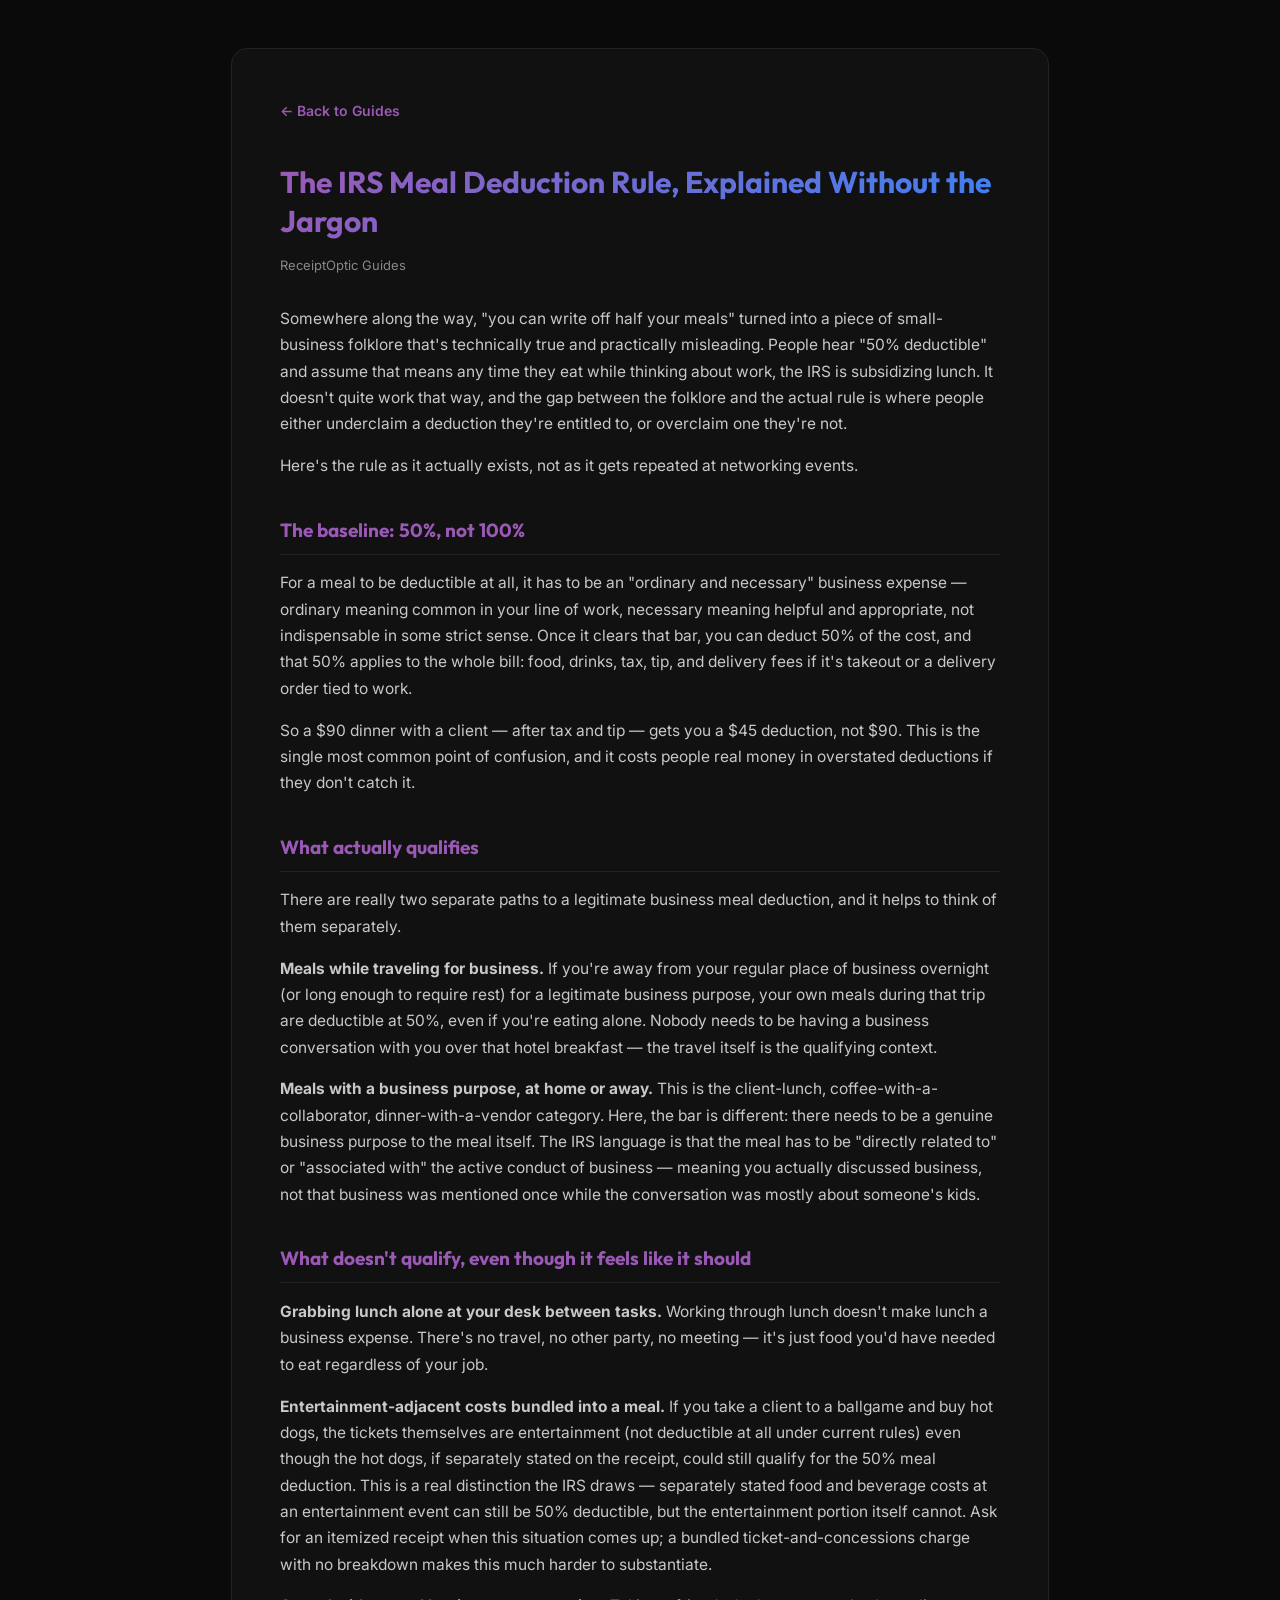
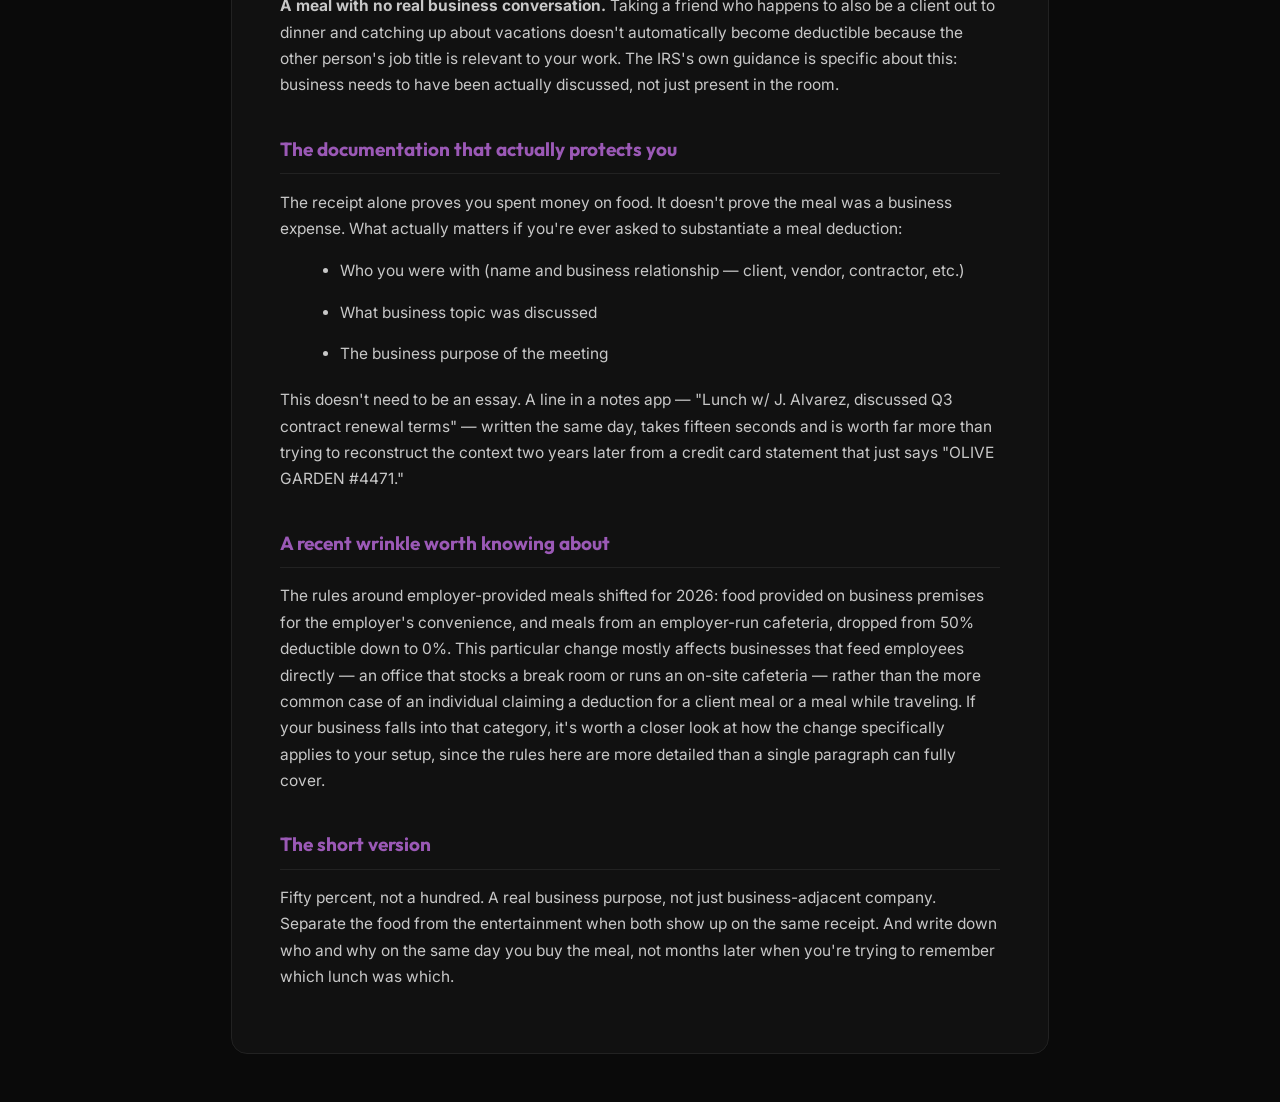
==== guide-meal-deduction.html @ 2060b43c "Add Guides section: 5 original articles to address AdSense low-value-content rejection Google flagge" ====
<!DOCTYPE html>
<html lang="en">
<head>
    <meta charset="UTF-8">
    <meta name="viewport" content="width=device-width, initial-scale=1.0">
    <title>The IRS Meal Deduction Rule, Explained Without the Jargon - ReceiptOptic</title>
    <meta name="description" content="What actually qualifies for the 50% business meal deduction, what doesn't, and the documentation that holds up if you're ever asked.">
    <link rel="canonical" href="https://receiptoptic.com/guide-meal-deduction.html">

    <meta property="og:type" content="article">
    <meta property="og:title" content="The IRS Meal Deduction Rule, Explained Without the Jargon">
    <meta property="og:description" content="What actually qualifies for the 50% business meal deduction, what doesn't, and the documentation that holds up if you're ever asked.">
    <meta property="og:url" content="https://receiptoptic.com/guide-meal-deduction.html">
    <meta property="og:site_name" content="ReceiptOptic">

    <script type="application/ld+json">
    {
        "@context": "https://schema.org",
        "@type": "Article",
        "headline": "The IRS Meal Deduction Rule, Explained Without the Jargon",
        "description": "What actually qualifies for the 50% business meal deduction, what doesn't, and the documentation that holds up if you're ever asked.",
        "url": "https://receiptoptic.com/guide-meal-deduction.html",
        "publisher": {
            "@type": "Organization",
            "name": "ReceiptOptic",
            "logo": "https://receiptoptic.com/logo.webp"
        }
    }
    </script>

    <link rel="preconnect" href="https://fonts.googleapis.com">
    <link rel="preconnect" href="https://fonts.gstatic.com" crossorigin>
    <link href="https://fonts.googleapis.com/css2?family=Outfit:wght@400;600;700&family=Inter:wght@400;500&display=swap" rel="stylesheet">
    <link rel="icon" type="image/webp" href="logo.webp">
    <style>
        :root {
            --bg-base: #0A0A0A;
            --bg-surface: rgba(20, 20, 20, 0.75);
            --text-primary: #f3f4f6;
            --text-secondary: #c8c8c8;
            --primary: #9B59B6;
            --card-border: #222222;
        }
        body {
            font-family: 'Inter', sans-serif;
            background-color: var(--bg-base);
            color: var(--text-primary);
            line-height: 1.7;
            padding: 40px 20px;
        }
        .container {
            max-width: 720px;
            margin: 0 auto;
            background-color: var(--bg-surface);
            border: 1px solid var(--card-border);
            border-radius: 16px;
            padding: 48px;
            backdrop-filter: blur(10px);
        }
        h1 {
            font-family: 'Outfit', sans-serif;
            font-size: 30px;
            margin-bottom: 8px;
            line-height: 1.3;
            background: linear-gradient(135deg, #9B59B6 0%, #3b82f6 100%);
            -webkit-background-clip: text;
            -webkit-text-fill-color: transparent;
        }
        h2 {
            font-family: 'Outfit', sans-serif;
            font-size: 19px;
            margin-top: 34px;
            margin-bottom: 14px;
            border-bottom: 1px solid var(--card-border);
            padding-bottom: 8px;
            color: #9B59B6;
        }
        p, li {
            color: var(--text-secondary);
            margin-bottom: 15px;
            font-size: 15.5px;
        }
        ul {
            margin-left: 20px;
            margin-bottom: 20px;
        }
        a {
            color: var(--primary);
            text-decoration: none;
        }
        a:hover {
            text-decoration: underline;
        }
        .back-btn {
            display: inline-block;
            margin-bottom: 20px;
            font-weight: 600;
            font-size: 14px;
        }
        .byline {
            color: #888;
            font-size: 13px;
            margin-bottom: 30px;
        }
    </style>
</head>
<body>
    <div class="container">
        <a href="guides.html" class="back-btn">&larr; Back to Guides</a>
        <h1>The IRS Meal Deduction Rule, Explained Without the Jargon</h1>
        <p class="byline">ReceiptOptic Guides</p>
        <p>Somewhere along the way, "you can write off half your meals" turned into a piece of small-business folklore that's technically true and practically misleading. People hear "50% deductible" and assume that means any time they eat while thinking about work, the IRS is subsidizing lunch. It doesn't quite work that way, and the gap between the folklore and the actual rule is where people either underclaim a deduction they're entitled to, or overclaim one they're not.</p>
        <p>Here's the rule as it actually exists, not as it gets repeated at networking events.</p>
        <h2>The baseline: 50%, not 100%</h2>
        <p>For a meal to be deductible at all, it has to be an "ordinary and necessary" business expense — ordinary meaning common in your line of work, necessary meaning helpful and appropriate, not indispensable in some strict sense. Once it clears that bar, you can deduct 50% of the cost, and that 50% applies to the whole bill: food, drinks, tax, tip, and delivery fees if it's takeout or a delivery order tied to work.</p>
        <p>So a $90 dinner with a client — after tax and tip — gets you a $45 deduction, not $90. This is the single most common point of confusion, and it costs people real money in overstated deductions if they don't catch it.</p>
        <h2>What actually qualifies</h2>
        <p>There are really two separate paths to a legitimate business meal deduction, and it helps to think of them separately.</p>
        <p><strong>Meals while traveling for business.</strong> If you're away from your regular place of business overnight (or long enough to require rest) for a legitimate business purpose, your own meals during that trip are deductible at 50%, even if you're eating alone. Nobody needs to be having a business conversation with you over that hotel breakfast — the travel itself is the qualifying context.</p>
        <p><strong>Meals with a business purpose, at home or away.</strong> This is the client-lunch, coffee-with-a-collaborator, dinner-with-a-vendor category. Here, the bar is different: there needs to be a genuine business purpose to the meal itself. The IRS language is that the meal has to be "directly related to" or "associated with" the active conduct of business — meaning you actually discussed business, not that business was mentioned once while the conversation was mostly about someone's kids.</p>
        <h2>What doesn't qualify, even though it feels like it should</h2>
        <p><strong>Grabbing lunch alone at your desk between tasks.</strong> Working through lunch doesn't make lunch a business expense. There's no travel, no other party, no meeting — it's just food you'd have needed to eat regardless of your job.</p>
        <p><strong>Entertainment-adjacent costs bundled into a meal.</strong> If you take a client to a ballgame and buy hot dogs, the tickets themselves are entertainment (not deductible at all under current rules) even though the hot dogs, if separately stated on the receipt, could still qualify for the 50% meal deduction. This is a real distinction the IRS draws — separately stated food and beverage costs at an entertainment event can still be 50% deductible, but the entertainment portion itself cannot. Ask for an itemized receipt when this situation comes up; a bundled ticket-and-concessions charge with no breakdown makes this much harder to substantiate.</p>
        <p><strong>A meal with no real business conversation.</strong> Taking a friend who happens to also be a client out to dinner and catching up about vacations doesn't automatically become deductible because the other person's job title is relevant to your work. The IRS's own guidance is specific about this: business needs to have been actually discussed, not just present in the room.</p>
        <h2>The documentation that actually protects you</h2>
        <p>The receipt alone proves you spent money on food. It doesn't prove the meal was a business expense. What actually matters if you're ever asked to substantiate a meal deduction:</p>
        <ul>
            <li>Who you were with (name and business relationship — client, vendor, contractor, etc.)</li>
            <li>What business topic was discussed</li>
            <li>The business purpose of the meeting</li>
        </ul>
        <p>This doesn't need to be an essay. A line in a notes app — "Lunch w/ J. Alvarez, discussed Q3 contract renewal terms" — written the same day, takes fifteen seconds and is worth far more than trying to reconstruct the context two years later from a credit card statement that just says "OLIVE GARDEN #4471."</p>
        <h2>A recent wrinkle worth knowing about</h2>
        <p>The rules around employer-provided meals shifted for 2026: food provided on business premises for the employer's convenience, and meals from an employer-run cafeteria, dropped from 50% deductible down to 0%. This particular change mostly affects businesses that feed employees directly — an office that stocks a break room or runs an on-site cafeteria — rather than the more common case of an individual claiming a deduction for a client meal or a meal while traveling. If your business falls into that category, it's worth a closer look at how the change specifically applies to your setup, since the rules here are more detailed than a single paragraph can fully cover.</p>
        <h2>The short version</h2>
        <p>Fifty percent, not a hundred. A real business purpose, not just business-adjacent company. Separate the food from the entertainment when both show up on the same receipt. And write down who and why on the same day you buy the meal, not months later when you're trying to remember which lunch was which.</p>
    </div>
</body>
</html>
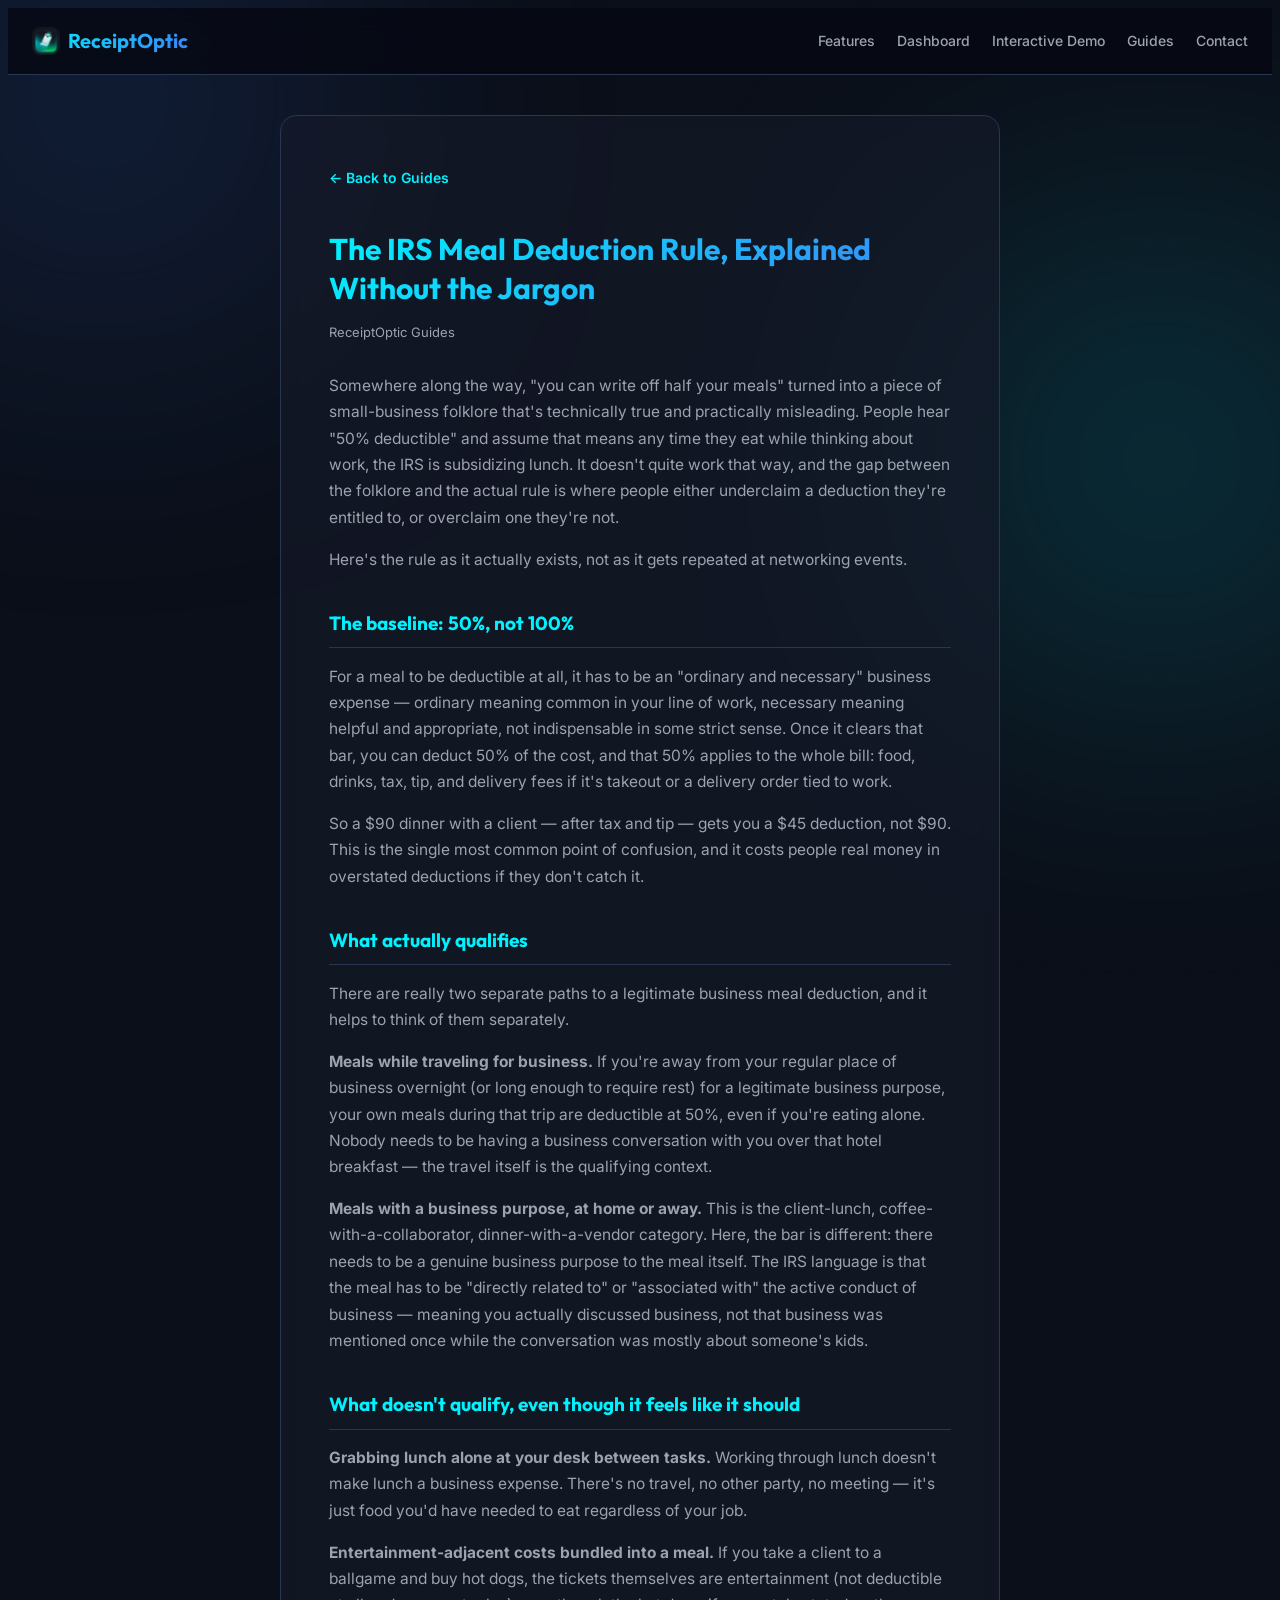
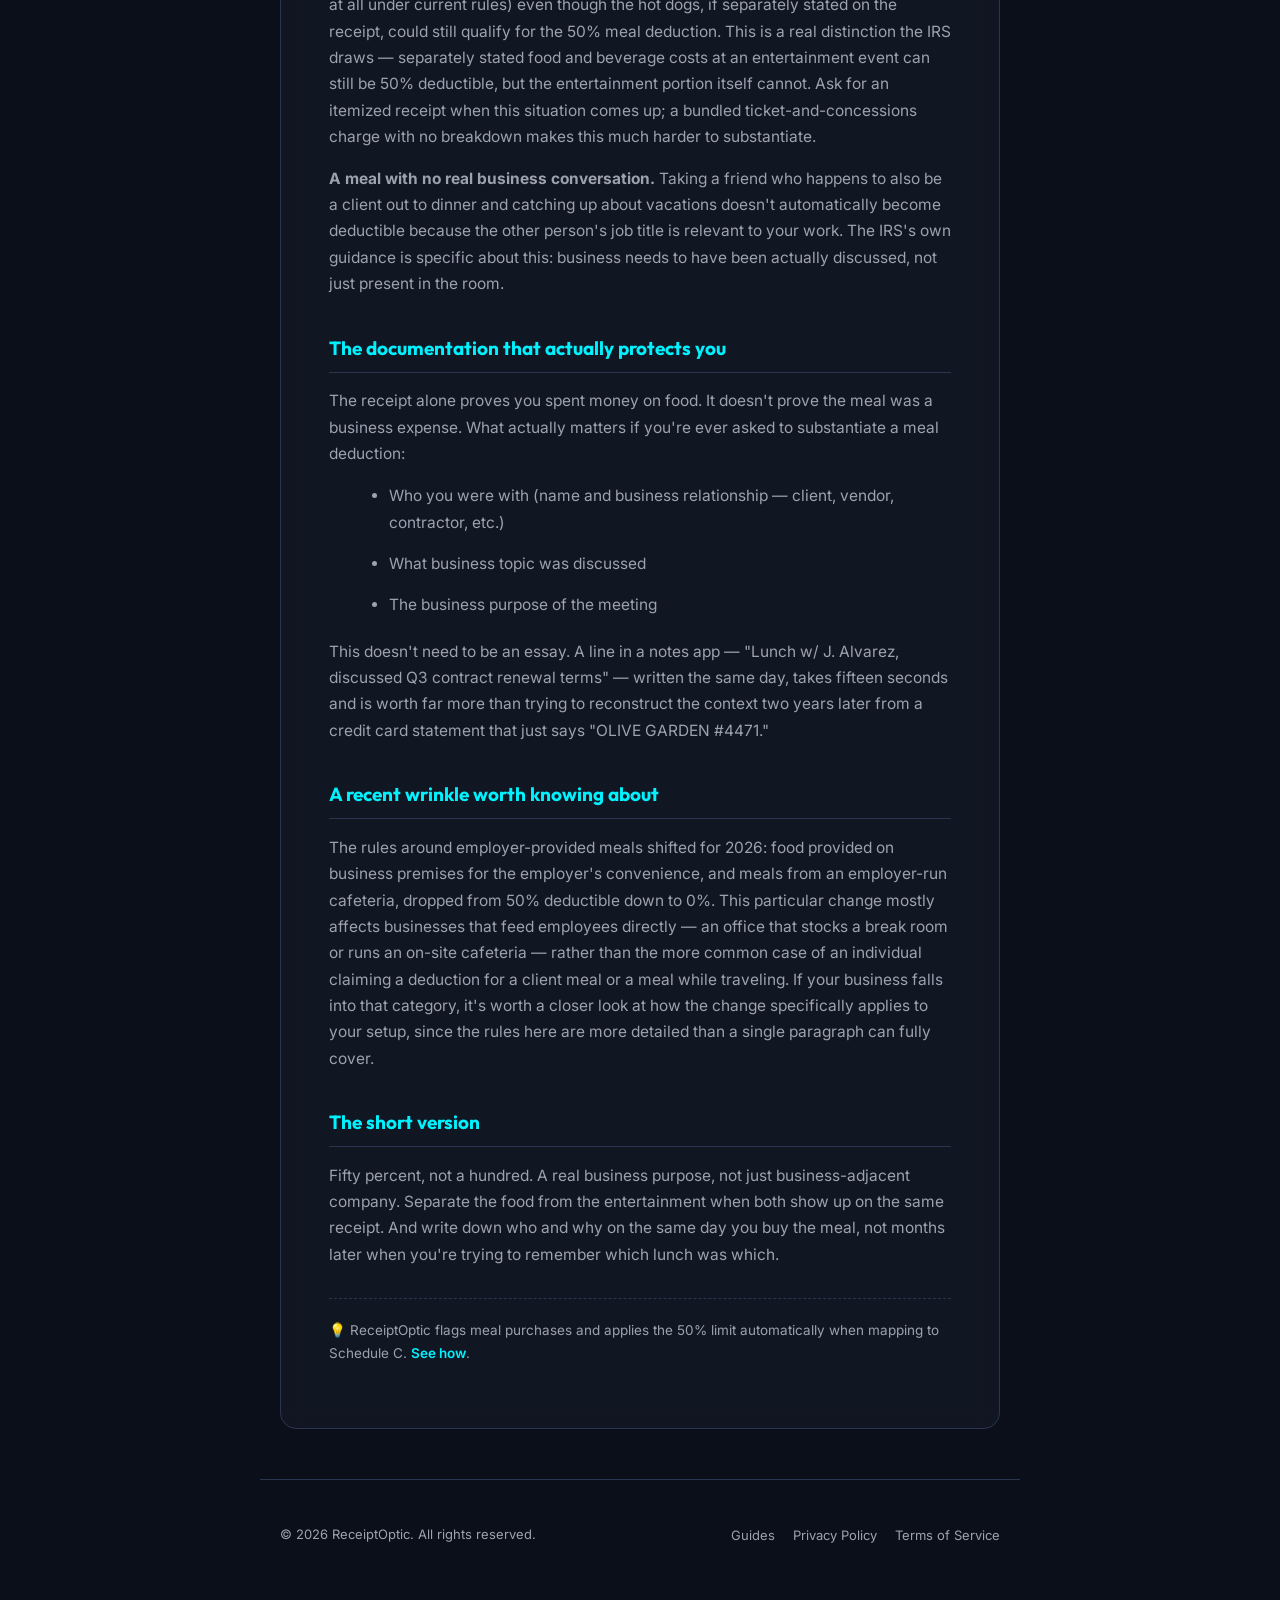
==== commit 9b7fe3d0: "Restyle Guides pages to match site, fix overstated copy, remove dead assets - Guides hub + all 5 gui" ====
--- a/guide-meal-deduction.html
+++ b/guide-meal-deduction.html
@@ -34,20 +34,108 @@
     <link rel="icon" type="image/webp" href="logo.webp">
     <style>
         :root {
-            --bg-base: #0A0A0A;
-            --bg-surface: rgba(20, 20, 20, 0.75);
+            --bg-base: #0B0F19;
+            --bg-surface: rgba(22, 27, 42, 0.65);
             --text-primary: #f3f4f6;
-            --text-secondary: #c8c8c8;
-            --primary: #9B59B6;
-            --card-border: #222222;
+            --text-secondary: #9ca3af;
+            --primary: #3B82F6;
+            --accent: #00F2FE;
+            --card-border: #2A354F;
+        }
+        * {
+            box-sizing: border-box;
+        }
+        html {
+            overflow-x: hidden;
         }
         body {
             font-family: 'Inter', sans-serif;
             background-color: var(--bg-base);
             color: var(--text-primary);
             line-height: 1.7;
-            padding: 40px 20px;
-        }
+            padding: 0 20px 60px;
+            overflow-x: hidden;
+        }
+
+        /* Background glow orbs, matching the main site's dark gradient feel */
+        .glow-orb {
+            position: fixed;
+            width: 400px;
+            height: 400px;
+            border-radius: 50%;
+            filter: blur(150px);
+            z-index: -1;
+            opacity: 0.25;
+            pointer-events: none;
+        }
+        .orb-1 { top: -100px; left: -100px; background: var(--primary); }
+        .orb-2 { top: 260px; right: -80px; background: var(--accent); }
+
+        /* Lightweight header/nav shared with the main site's identity */
+        .guide-header {
+            position: sticky;
+            top: 0;
+            z-index: 100;
+            display: flex;
+            justify-content: space-between;
+            align-items: center;
+            gap: 20px;
+            flex-wrap: wrap;
+            padding: 16px 24px;
+            margin: 0 -20px 40px;
+            border-bottom: 1px solid var(--card-border);
+            backdrop-filter: blur(12px);
+            background-color: rgba(7, 9, 19, 0.85);
+        }
+        .guide-nav-logo {
+            font-family: 'Outfit', sans-serif;
+            font-weight: 700;
+            font-size: 20px;
+            background: linear-gradient(135deg, #00f2fe 0%, #3b82f6 100%);
+            -webkit-background-clip: text;
+            -webkit-text-fill-color: transparent;
+            text-decoration: none;
+            display: flex;
+            align-items: center;
+            gap: 8px;
+        }
+        .guide-nav-logo-img {
+            height: 28px;
+            width: 28px;
+            border-radius: 8px;
+            object-fit: cover;
+        }
+        .guide-nav-links {
+            display: flex;
+            gap: 22px;
+            flex-wrap: wrap;
+            justify-content: center;
+            list-style: none;
+            padding: 0;
+            margin: 0;
+        }
+        .guide-nav-links a {
+            color: var(--text-secondary);
+            text-decoration: none;
+            font-size: 14px;
+            font-weight: 500;
+            transition: color 0.3s;
+        }
+        .guide-nav-links a:hover {
+            color: var(--text-primary);
+        }
+        @media (max-width: 600px) {
+            .guide-header {
+                justify-content: center;
+                text-align: center;
+                padding: 14px 16px;
+            }
+            .guide-nav-links {
+                gap: 14px;
+                font-size: 13px;
+            }
+        }
+
         .container {
             max-width: 720px;
             margin: 0 auto;
@@ -62,7 +150,7 @@
             font-size: 30px;
             margin-bottom: 8px;
             line-height: 1.3;
-            background: linear-gradient(135deg, #9B59B6 0%, #3b82f6 100%);
+            background: linear-gradient(135deg, #00f2fe 0%, #3b82f6 100%);
             -webkit-background-clip: text;
             -webkit-text-fill-color: transparent;
         }
@@ -73,7 +161,7 @@
             margin-bottom: 14px;
             border-bottom: 1px solid var(--card-border);
             padding-bottom: 8px;
-            color: #9B59B6;
+            color: var(--accent);
         }
         p, li {
             color: var(--text-secondary);
@@ -85,7 +173,7 @@
             margin-bottom: 20px;
         }
         a {
-            color: var(--primary);
+            color: var(--accent);
             text-decoration: none;
         }
         a:hover {
@@ -96,15 +184,73 @@
             margin-bottom: 20px;
             font-weight: 600;
             font-size: 14px;
+            color: var(--accent);
         }
         .byline {
-            color: #888;
+            color: var(--text-secondary);
             font-size: 13px;
             margin-bottom: 30px;
+        }
+
+        /* Soft, non-pushy bridge back to the product */
+        .guide-touchpoint {
+            margin-top: 30px;
+            padding-top: 20px;
+            border-top: 1px dashed var(--card-border);
+            font-size: 13.5px;
+            color: var(--text-secondary);
+        }
+        .guide-touchpoint a {
+            color: var(--accent);
+            font-weight: 600;
+        }
+
+        /* Footer, matching the main site's footer */
+        .guide-footer {
+            max-width: 760px;
+            margin: 50px auto 0;
+            padding: 30px 20px 0;
+            border-top: 1px solid var(--card-border);
+            display: flex;
+            justify-content: space-between;
+            align-items: center;
+            flex-wrap: wrap;
+            gap: 16px;
+        }
+        .guide-footer-left p {
+            font-size: 13px;
+            color: var(--text-secondary);
+        }
+        .guide-footer-right {
+            display: flex;
+            gap: 18px;
+            font-size: 13px;
+        }
+        .guide-footer-right a {
+            color: var(--text-secondary);
+            text-decoration: none;
+            transition: color 0.3s;
+        }
+        .guide-footer-right a:hover {
+            color: var(--text-primary);
         }
     </style>
 </head>
 <body>
+    <div class="glow-orb orb-1"></div>
+    <div class="glow-orb orb-2"></div>
+    <header class="guide-header">
+        <a href="index.html" class="guide-nav-logo">
+            <img src="logo.webp" alt="ReceiptOptic logo" class="guide-nav-logo-img"> ReceiptOptic
+        </a>
+        <nav class="guide-nav-links">
+            <a href="index.html#features">Features</a>
+            <a href="index.html#showcase">Dashboard</a>
+            <a href="index.html#demo">Interactive Demo</a>
+            <a href="guides.html">Guides</a>
+            <a href="index.html#contact">Contact</a>
+        </nav>
+    </header>
     <div class="container">
         <a href="guides.html" class="back-btn">&larr; Back to Guides</a>
         <h1>The IRS Meal Deduction Rule, Explained Without the Jargon</h1>
@@ -134,6 +280,17 @@
         <p>The rules around employer-provided meals shifted for 2026: food provided on business premises for the employer's convenience, and meals from an employer-run cafeteria, dropped from 50% deductible down to 0%. This particular change mostly affects businesses that feed employees directly — an office that stocks a break room or runs an on-site cafeteria — rather than the more common case of an individual claiming a deduction for a client meal or a meal while traveling. If your business falls into that category, it's worth a closer look at how the change specifically applies to your setup, since the rules here are more detailed than a single paragraph can fully cover.</p>
         <h2>The short version</h2>
         <p>Fifty percent, not a hundred. A real business purpose, not just business-adjacent company. Separate the food from the entertainment when both show up on the same receipt. And write down who and why on the same day you buy the meal, not months later when you're trying to remember which lunch was which.</p>
+        <p class="guide-touchpoint">💡 ReceiptOptic flags meal purchases and applies the 50% limit automatically when mapping to Schedule C. <a href="index.html#tax-showcase">See how</a>.</p>
     </div>
+    <footer class="guide-footer">
+        <div class="guide-footer-left">
+            <p>&copy; 2026 ReceiptOptic. All rights reserved.</p>
+        </div>
+        <div class="guide-footer-right">
+            <a href="guides.html">Guides</a>
+            <a href="privacy.html">Privacy Policy</a>
+            <a href="terms.html">Terms of Service</a>
+        </div>
+    </footer>
 </body>
 </html>
